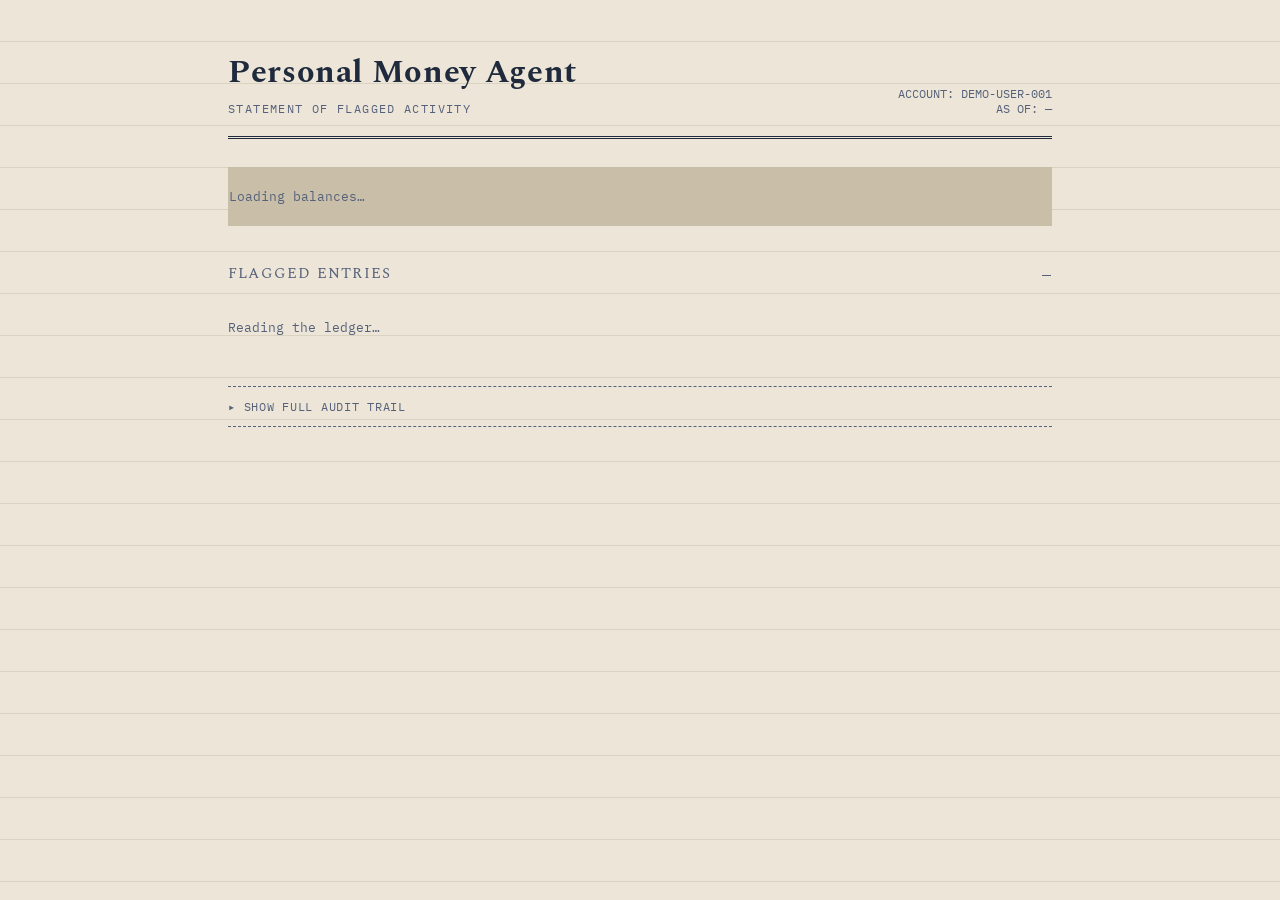
==== static/index.html @ f88412ac "Add passbook dashboard, fix concurrency bug" ====
<!DOCTYPE html>
<html lang="en">
<head>
<meta charset="UTF-8">
<meta name="viewport" content="width=device-width, initial-scale=1.0">
<title>Personal Money Agent — Ledger</title>
<link rel="preconnect" href="https://fonts.googleapis.com">
<link href="https://fonts.googleapis.com/css2?family=Spectral:wght@400;500;600;700&family=IBM+Plex+Mono:wght@400;500;600&display=swap" rel="stylesheet">
<style>
  :root {
    --paper: #EDE6D8;
    --paper-alt: #E3D9C6;
    --ink: #1F2A3C;
    --ink-soft: #55617a;
    --rule: #C9BFA9;
    --stamp-green: #2F6F4E;
    --stamp-red: #A8402F;
    --stamp-blue: #33507D;
  }

  * { box-sizing: border-box; }

  body {
    margin: 0;
    background: var(--paper);
    background-image: repeating-linear-gradient(transparent, transparent 41px, var(--rule) 42px);
    color: var(--ink);
    font-family: 'Spectral', serif;
    min-height: 100vh;
  }

  .wrap { max-width: 880px; margin: 0 auto; padding: 48px 28px 80px; }

  header.masthead {
    border-bottom: 3px double var(--ink);
    padding-bottom: 20px;
    margin-bottom: 28px;
    display: flex;
    justify-content: space-between;
    align-items: flex-end;
    flex-wrap: wrap;
    gap: 12px;
  }
  .masthead h1 { font-size: 2rem; font-weight: 700; letter-spacing: 0.02em; margin: 0; }
  .masthead .subtitle {
    font-family: 'IBM Plex Mono', monospace;
    font-size: 0.72rem; letter-spacing: 0.12em; text-transform: uppercase;
    color: var(--ink-soft); margin-top: 4px;
  }
  .masthead .acct { font-family: 'IBM Plex Mono', monospace; font-size: 0.75rem; color: var(--ink-soft); text-align: right; }

  .balance-strip {
    display: grid;
    grid-template-columns: repeat(auto-fit, minmax(140px, 1fr));
    gap: 1px;
    background: var(--rule);
    border: 1px solid var(--rule);
    margin-bottom: 36px;
  }
  .balance-cell { background: var(--paper-alt); padding: 14px 16px; }
  .balance-cell .label {
    font-family: 'IBM Plex Mono', monospace; font-size: 0.62rem;
    letter-spacing: 0.1em; text-transform: uppercase; color: var(--ink-soft); margin-bottom: 6px;
  }
  .balance-cell .value { font-family: 'IBM Plex Mono', monospace; font-size: 1.25rem; font-weight: 600; }
  .balance-cell .value.green { color: var(--stamp-green); }
  .balance-cell .value.red { color: var(--stamp-red); }

  .ledger-heading {
    font-size: 0.95rem; text-transform: uppercase; letter-spacing: 0.08em;
    color: var(--ink-soft); margin: 0 0 14px;
    display: flex; justify-content: space-between; align-items: center;
  }
  .ledger-heading .count { font-family: 'IBM Plex Mono', monospace; font-weight: 400; }

  .entry {
    background: rgba(255,255,255,0.35);
    border: 1px solid var(--rule);
    border-left: 4px solid var(--ink-soft);
    padding: 16px 18px;
    margin-bottom: 14px;
    position: relative;
    transition: opacity 0.4s ease, transform 0.4s ease;
  }
  .entry.high { border-left-color: var(--stamp-blue); }
  .entry.medium { border-left-color: var(--stamp-red); }
  .entry.resolved { opacity: 0.45; transform: scale(0.99); }

  .entry-top { display: flex; justify-content: space-between; align-items: flex-start; gap: 12px; margin-bottom: 8px; }
  .entry-pattern {
    font-family: 'IBM Plex Mono', monospace; font-size: 0.68rem;
    letter-spacing: 0.1em; text-transform: uppercase; color: var(--ink-soft);
  }
  .entry-amount { font-family: 'IBM Plex Mono', monospace; font-weight: 600; font-size: 1.05rem; white-space: nowrap; }
  .entry-reasoning { font-style: italic; color: var(--ink); line-height: 1.5; margin: 0 0 12px; font-size: 0.98rem; }
  .entry-llm { font-family: 'IBM Plex Mono', monospace; font-size: 0.72rem; color: var(--stamp-blue); margin: -6px 0 12px; }

  .entry-bottom { display: flex; justify-content: space-between; align-items: center; flex-wrap: wrap; gap: 10px; }

  .stamp {
    display: inline-block;
    font-family: 'IBM Plex Mono', monospace;
    font-size: 0.62rem; font-weight: 600; letter-spacing: 0.08em; text-transform: uppercase;
    padding: 5px 10px; border: 2px solid currentColor; border-radius: 3px;
    transform: rotate(-3deg); text-shadow: 0.5px 0.5px 0 currentColor;
  }
  .stamp.high { color: var(--stamp-blue); }
  .stamp.medium { color: var(--stamp-red); }
  .stamp.resolved { color: var(--stamp-green); transform: rotate(-2deg); }

  .actions button {
    font-family: 'IBM Plex Mono', monospace;
    font-size: 0.68rem; letter-spacing: 0.05em; text-transform: uppercase;
    background: none; border: 1px solid var(--ink-soft); color: var(--ink);
    padding: 7px 12px; margin-left: 8px; cursor: pointer;
    transition: background 0.15s ease, color 0.15s ease;
  }
  .actions button:hover { background: var(--ink); color: var(--paper); }
  .actions button:disabled { opacity: 0.35; cursor: default; }
  .actions button:hover:disabled { background: none; color: var(--ink); }

  .audit-toggle {
    font-family: 'IBM Plex Mono', monospace;
    font-size: 0.75rem; letter-spacing: 0.06em; text-transform: uppercase;
    background: none; border: none;
    border-top: 1px dashed var(--ink-soft); border-bottom: 1px dashed var(--ink-soft);
    padding: 12px 0; width: 100%; text-align: left; cursor: pointer;
    color: var(--ink-soft); margin-top: 30px;
  }
  #audit-panel {
    display: none;
    background: var(--ink); color: var(--paper);
    font-family: 'IBM Plex Mono', monospace; font-size: 0.72rem; line-height: 1.7;
    padding: 20px; margin-top: 2px; max-height: 360px; overflow-y: auto; white-space: pre-wrap;
  }
  #audit-panel .row { border-bottom: 1px dotted rgba(237,230,216,0.25); padding: 6px 0; }

  .loading, .empty { font-family: 'IBM Plex Mono', monospace; font-size: 0.8rem; color: var(--ink-soft); padding: 20px 0; }

  @media (prefers-reduced-motion: reduce) { .entry { transition: none; } }
</style>
</head>
<body>
<div class="wrap">

  <header class="masthead">
    <div>
      <h1>Personal Money Agent</h1>
      <div class="subtitle">Statement of Flagged Activity</div>
    </div>
    <div class="acct">ACCOUNT: DEMO-USER-001<br>AS OF: <span id="as-of-date">—</span></div>
  </header>

  <div class="balance-strip" id="balance-strip">
    <div class="loading">Loading balances…</div>
  </div>

  <div class="ledger-heading">
    <span>Flagged Entries</span>
    <span class="count" id="entry-count">—</span>
  </div>

  <div id="ledger">
    <div class="loading">Reading the ledger…</div>
  </div>

  <button class="audit-toggle" id="audit-toggle">▸ Show full audit trail</button>
  <div id="audit-panel"></div>

</div>

<script>
const API = "http://127.0.0.1:8000";

async function loadEverything() {
  // Sequenced, not parallel: /score relies on /flags having already
  // populated the pipeline's cache. Firing both at once caused a real
  // concurrency bug -- two threads writing audit_trail.json at the same
  // time corrupted the file. Keep this sequential.
  const flagsRes = await fetch(`${API}/flags`).then(r => r.json());
  const scoreRes = await fetch(`${API}/score`).then(r => r.json());
  renderBalances(scoreRes);
  renderLedger(flagsRes.flags);
  document.getElementById("as-of-date").textContent = new Date().toLocaleDateString();
}

function renderBalances(score) {
  const strip = document.getElementById("balance-strip");
  strip.innerHTML = `
    <div class="balance-cell"><div class="label">Total Flagged</div><div class="value">₹${score.total_amount_flagged.toLocaleString()}</div></div>
    <div class="balance-cell"><div class="label">Auto-Cleared</div><div class="value green">₹${score.auto_actionable_amount.toLocaleString()}</div></div>
    <div class="balance-cell"><div class="label">Needs Review</div><div class="value red">₹${score.needs_review_amount.toLocaleString()}</div></div>
    <div class="balance-cell"><div class="label">Precision</div><div class="value">${(score.precision*100).toFixed(0)}%</div></div>
    <div class="balance-cell"><div class="label">Recall</div><div class="value">${(score.recall*100).toFixed(0)}%</div></div>
  `;
}

function renderLedger(flags) {
  const ledger = document.getElementById("ledger");
  document.getElementById("entry-count").textContent = `${flags.length} entries`;

  if (!flags.length) {
    ledger.innerHTML = `<div class="empty">No flags raised — the ledger is clean.</div>`;
    return;
  }

  ledger.innerHTML = flags.map(f => entryHTML(f)).join("");

  flags.forEach(f => {
    document.querySelectorAll(`[data-flag-id="${f.flag_id}"]`).forEach(btn => {
      btn.addEventListener("click", (evt) => handleFeedback(f, evt.target.dataset.verdict));
    });
  });
}

function entryHTML(f) {
  return `
    <div class="entry ${f.confidence}" id="row-${f.flag_id}">
      <div class="entry-top">
        <span class="entry-pattern">${f.pattern.replace(/_/g, ' ')}</span>
        <span class="entry-amount">₹${f.amount_at_stake.toLocaleString()}</span>
      </div>
      <p class="entry-reasoning">${f.reasoning}</p>
      ${f.llm_explanation ? `<div class="entry-llm">↳ LLM review: ${f.llm_explanation}</div>` : ""}
      <div class="entry-bottom">
        <span class="stamp ${f.confidence}">${f.confidence === 'high' ? 'Auto-Cleared' : 'Needs Review'}</span>
        <span class="actions">
          <button data-flag-id="${f.flag_id}" data-verdict="confirmed">Confirm</button>
          <button data-flag-id="${f.flag_id}" data-verdict="false_positive">False Alarm</button>
        </span>
      </div>
    </div>
  `;
}

function extractMerchant(reasoning) {
  return reasoning.split(/ subscription| charged| jumped| marked| payment/)[0];
}

async function handleFeedback(flag, verdict) {
  const merchant = extractMerchant(flag.reasoning);
  const row = document.getElementById(`row-${flag.flag_id}`);
  row.querySelectorAll("button").forEach(b => b.disabled = true);

  await fetch(`${API}/feedback`, {
    method: "POST",
    headers: { "Content-Type": "application/json" },
    body: JSON.stringify({ flag_id: flag.flag_id, verdict: verdict, merchant_name: merchant }),
  }).catch(() => {});

  row.classList.add("resolved");
  const stampEl = row.querySelector(".stamp");
  stampEl.textContent = "Corrected";
  stampEl.className = "stamp resolved";

  setTimeout(loadEverything, 900); // refresh the whole ledger to show the learned effect
}

document.getElementById("audit-toggle").addEventListener("click", async () => {
  const panel = document.getElementById("audit-panel");
  const toggle = document.getElementById("audit-toggle");
  if (panel.style.display === "block") {
    panel.style.display = "none";
    toggle.textContent = "▸ Show full audit trail";
    return;
  }
  const data = await fetch(`${API}/audit`).then(r => r.json());
  panel.innerHTML = data.trail.length
    ? data.trail.map(e => `<div class="row">[${e.logged_at}] ${e.pattern.toUpperCase()} → ${e.action_taken} — ${e.reasoning}</div>`).join("")
    : "No audit entries yet.";
  panel.style.display = "block";
  toggle.textContent = "▾ Hide full audit trail";
});

loadEverything();
</script>
</body>
</html>
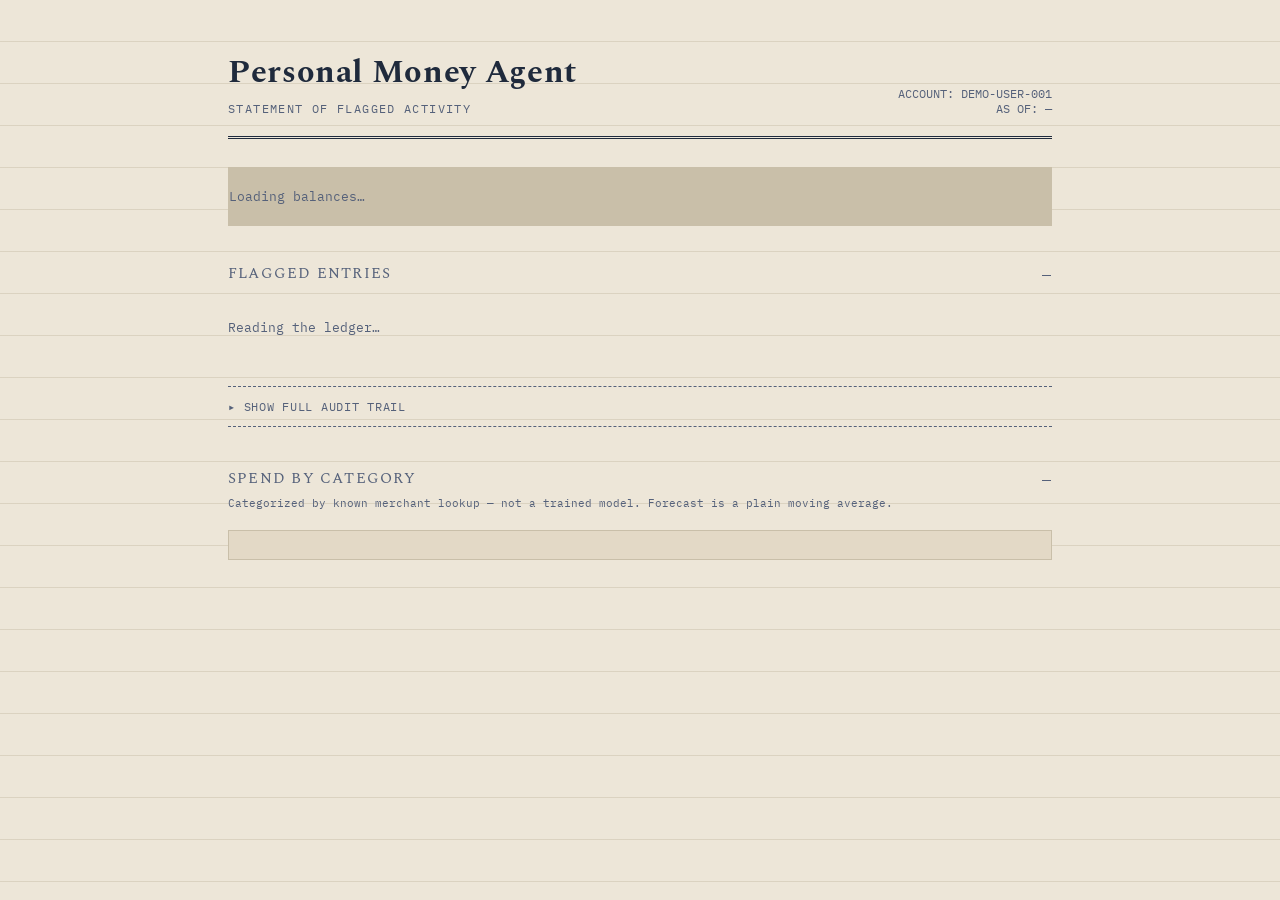
==== commit df622c78: "Add Finance mode" ====
--- a/static/index.html
+++ b/static/index.html
@@ -73,6 +73,58 @@
   }
   .ledger-heading .count { font-family: 'IBM Plex Mono', monospace; font-weight: 400; }
 
+  /* ---------- Finance section ---------- */
+  .finance-section { margin-top: 40px; }
+  .finance-note {
+    font-family: 'IBM Plex Mono', monospace;
+    font-size: 0.68rem;
+    color: var(--ink-soft);
+    margin: -8px 0 16px;
+  }
+  .cat-row {
+    display: flex;
+    align-items: center;
+    gap: 12px;
+    margin-bottom: 8px;
+  }
+  .cat-label {
+    font-family: 'IBM Plex Mono', monospace;
+    font-size: 0.72rem;
+    text-transform: uppercase;
+    letter-spacing: 0.05em;
+    width: 110px;
+    flex-shrink: 0;
+    color: var(--ink-soft);
+  }
+  .cat-bar-track {
+    flex: 1;
+    height: 14px;
+    background: var(--paper-alt);
+    border: 1px solid var(--rule);
+  }
+  .cat-bar-fill {
+    height: 100%;
+    background: var(--stamp-blue);
+    opacity: 0.75;
+  }
+  .cat-amount {
+    font-family: 'IBM Plex Mono', monospace;
+    font-size: 0.78rem;
+    font-weight: 600;
+    width: 90px;
+    text-align: right;
+    flex-shrink: 0;
+  }
+  .forecast-strip {
+    margin-top: 20px;
+    padding: 14px 16px;
+    background: var(--paper-alt);
+    border: 1px solid var(--rule);
+    font-family: 'IBM Plex Mono', monospace;
+    font-size: 0.8rem;
+  }
+  .forecast-strip .big { font-size: 1.15rem; font-weight: 600; color: var(--stamp-blue); }
+
   .entry {
     background: rgba(255,255,255,0.35);
     border: 1px solid var(--rule);
@@ -107,6 +159,7 @@
   .stamp.high { color: var(--stamp-blue); }
   .stamp.medium { color: var(--stamp-red); }
   .stamp.resolved { color: var(--stamp-green); transform: rotate(-2deg); }
+  .stamp.confirmed-stamp { color: var(--stamp-green); transform: rotate(-2deg); }
 
   .actions button {
     font-family: 'IBM Plex Mono', monospace;
@@ -167,10 +220,21 @@
   <button class="audit-toggle" id="audit-toggle">▸ Show full audit trail</button>
   <div id="audit-panel"></div>
 
+  <div class="finance-section">
+    <div class="ledger-heading">
+      <span>Spend by Category</span>
+      <span class="count" id="finance-count">—</span>
+    </div>
+    <div class="finance-note">Categorized by known merchant lookup — not a trained model. Forecast is a plain moving average.</div>
+    <div id="category-breakdown"></div>
+    <div class="forecast-strip" id="forecast-strip"></div>
+  </div>
+
 </div>
 
 <script>
 const API = "http://127.0.0.1:8000";
+const confirmedFlagIds = new Set(); // persists across reloads within this session
 
 async function loadEverything() {
   // Sequenced, not parallel: /score relies on /flags having already
@@ -179,9 +243,32 @@
   // time corrupted the file. Keep this sequential.
   const flagsRes = await fetch(`${API}/flags`).then(r => r.json());
   const scoreRes = await fetch(`${API}/score`).then(r => r.json());
+  const financeRes = await fetch(`${API}/finance`).then(r => r.json());
   renderBalances(scoreRes);
   renderLedger(flagsRes.flags);
+  renderFinance(financeRes);
   document.getElementById("as-of-date").textContent = new Date().toLocaleDateString();
+}
+
+function renderFinance(finance) {
+  const totals = finance.category_totals;
+  const maxAmount = Math.max(...Object.values(totals));
+  const container = document.getElementById("category-breakdown");
+  document.getElementById("finance-count").textContent = `${Object.keys(totals).length} categories`;
+
+  container.innerHTML = Object.entries(totals).map(([cat, amt]) => `
+    <div class="cat-row">
+      <span class="cat-label">${cat}</span>
+      <div class="cat-bar-track"><div class="cat-bar-fill" style="width:${(amt / maxAmount * 100).toFixed(1)}%"></div></div>
+      <span class="cat-amount">₹${amt.toLocaleString()}</span>
+    </div>
+  `).join("");
+
+  const f = finance.forecast;
+  document.getElementById("forecast-strip").innerHTML = `
+    Next-month forecast (${f.method}, based on ${f.based_on_months.join(", ")}):
+    <span class="big">₹${f.forecast_total.toLocaleString()}</span>
+  `;
 }
 
 function renderBalances(score) {
@@ -214,8 +301,9 @@
 }
 
 function entryHTML(f) {
+  const isConfirmed = confirmedFlagIds.has(f.flag_id);
   return `
-    <div class="entry ${f.confidence}" id="row-${f.flag_id}">
+    <div class="entry ${f.confidence} ${isConfirmed ? 'resolved' : ''}" id="row-${f.flag_id}">
       <div class="entry-top">
         <span class="entry-pattern">${f.pattern.replace(/_/g, ' ')}</span>
         <span class="entry-amount">₹${f.amount_at_stake.toLocaleString()}</span>
@@ -223,22 +311,22 @@
       <p class="entry-reasoning">${f.reasoning}</p>
       ${f.llm_explanation ? `<div class="entry-llm">↳ LLM review: ${f.llm_explanation}</div>` : ""}
       <div class="entry-bottom">
-        <span class="stamp ${f.confidence}">${f.confidence === 'high' ? 'Auto-Cleared' : 'Needs Review'}</span>
+        <span class="stamp ${isConfirmed ? 'confirmed-stamp' : f.confidence}">${isConfirmed ? 'Confirmed ✓' : (f.confidence === 'high' ? 'Auto-Cleared' : 'Needs Review')}</span>
         <span class="actions">
-          <button data-flag-id="${f.flag_id}" data-verdict="confirmed">Confirm</button>
-          <button data-flag-id="${f.flag_id}" data-verdict="false_positive">False Alarm</button>
+          <button data-flag-id="${f.flag_id}" data-verdict="confirmed" ${isConfirmed ? 'disabled' : ''}>Confirm</button>
+          <button data-flag-id="${f.flag_id}" data-verdict="false_positive" ${isConfirmed ? 'disabled' : ''}>False Alarm</button>
         </span>
       </div>
     </div>
   `;
 }
 
-function extractMerchant(reasoning) {
-  return reasoning.split(/ subscription| charged| jumped| marked| payment/)[0];
+function extractMerchant(flag) {
+  return flag.merchant_name || flag.reasoning.split(/ subscription| charged| jumped| marked| payment/)[0];
 }
 
 async function handleFeedback(flag, verdict) {
-  const merchant = extractMerchant(flag.reasoning);
+  const merchant = extractMerchant(flag);
   const row = document.getElementById(`row-${flag.flag_id}`);
   row.querySelectorAll("button").forEach(b => b.disabled = true);
 
@@ -248,10 +336,19 @@
     body: JSON.stringify({ flag_id: flag.flag_id, verdict: verdict, merchant_name: merchant }),
   }).catch(() => {});
 
+  if (verdict === "confirmed") {
+    confirmedFlagIds.add(flag.flag_id); // remembered across the next re-render
+  }
+
   row.classList.add("resolved");
   const stampEl = row.querySelector(".stamp");
-  stampEl.textContent = "Corrected";
-  stampEl.className = "stamp resolved";
+  if (verdict === "confirmed") {
+    stampEl.textContent = "Confirmed ✓";
+    stampEl.className = "stamp confirmed-stamp";
+  } else {
+    stampEl.textContent = "Corrected";
+    stampEl.className = "stamp resolved";
+  }
 
   setTimeout(loadEverything, 900); // refresh the whole ledger to show the learned effect
 }
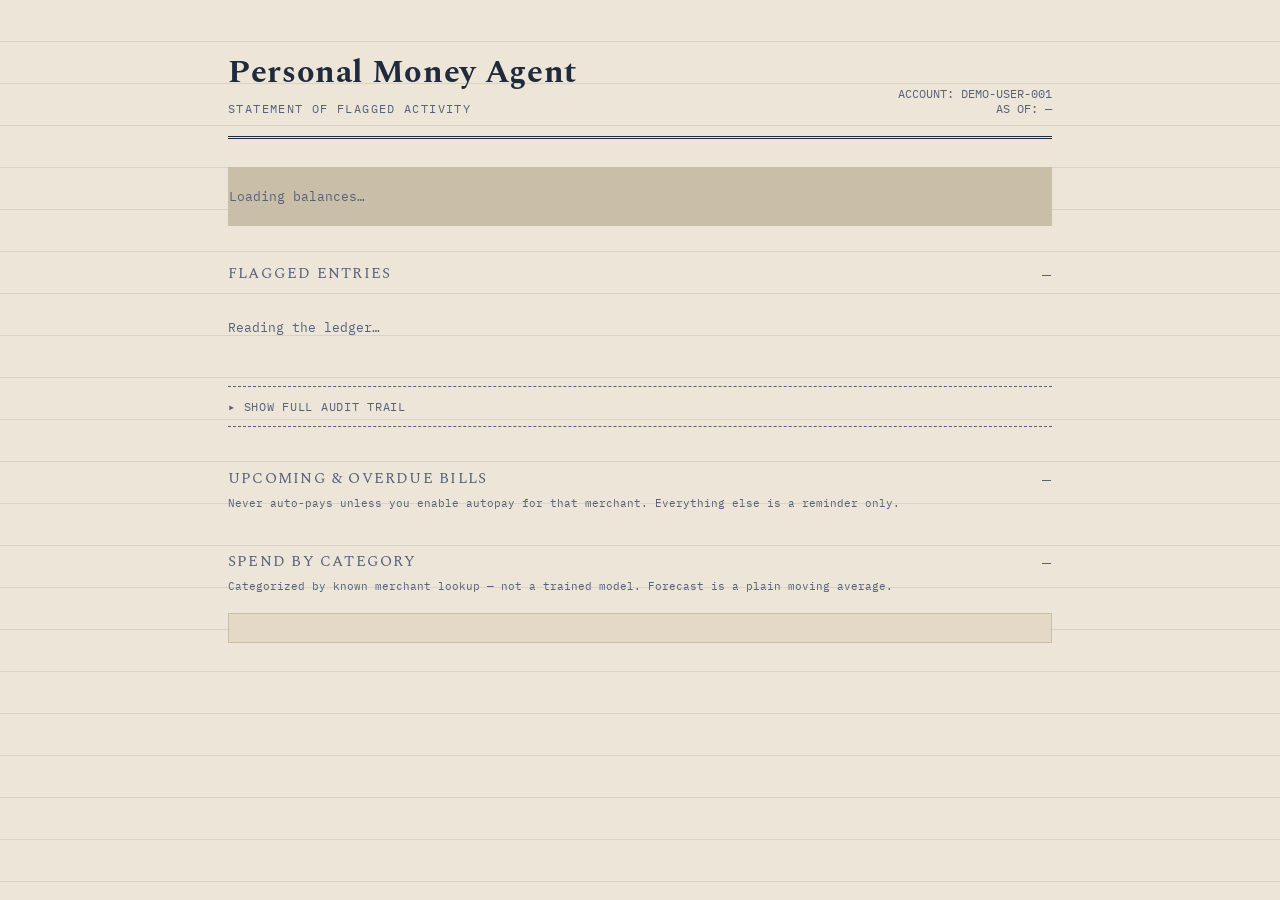
==== commit 6dbeb3eb: "Add Growth mode" ====
--- a/static/index.html
+++ b/static/index.html
@@ -125,6 +125,31 @@
   }
   .forecast-strip .big { font-size: 1.15rem; font-weight: 600; color: var(--stamp-blue); }
 
+  /* ---------- Growth / bills section ---------- */
+  .bill-row {
+    display: flex;
+    justify-content: space-between;
+    align-items: center;
+    padding: 10px 14px;
+    border: 1px solid var(--rule);
+    border-left: 4px solid var(--stamp-red);
+    margin-bottom: 8px;
+    background: rgba(255,255,255,0.35);
+  }
+  .bill-row.upcoming { border-left-color: var(--stamp-blue); }
+  .bill-row.autopay-on { border-left-color: var(--stamp-green); }
+  .bill-info { font-family: 'IBM Plex Mono', monospace; font-size: 0.75rem; }
+  .bill-merchant { font-weight: 600; }
+  .bill-due { color: var(--ink-soft); margin-left: 8px; }
+  .bill-amount { font-weight: 600; margin-right: 14px; }
+  .autopay-btn {
+    font-family: 'IBM Plex Mono', monospace;
+    font-size: 0.65rem; letter-spacing: 0.05em; text-transform: uppercase;
+    background: none; border: 1px solid var(--ink-soft); color: var(--ink);
+    padding: 6px 10px; cursor: pointer;
+  }
+  .autopay-btn.on { background: var(--stamp-green); color: var(--paper); border-color: var(--stamp-green); }
+
   .entry {
     background: rgba(255,255,255,0.35);
     border: 1px solid var(--rule);
@@ -219,6 +244,15 @@
 
   <button class="audit-toggle" id="audit-toggle">▸ Show full audit trail</button>
   <div id="audit-panel"></div>
+
+  <div class="finance-section">
+    <div class="ledger-heading">
+      <span>Upcoming &amp; Overdue Bills</span>
+      <span class="count" id="growth-count">—</span>
+    </div>
+    <div class="finance-note">Never auto-pays unless you enable autopay for that merchant. Everything else is a reminder only.</div>
+    <div id="bills-list"></div>
+  </div>
 
   <div class="finance-section">
     <div class="ledger-heading">
@@ -244,10 +278,57 @@
   const flagsRes = await fetch(`${API}/flags`).then(r => r.json());
   const scoreRes = await fetch(`${API}/score`).then(r => r.json());
   const financeRes = await fetch(`${API}/finance`).then(r => r.json());
+  const growthRes = await fetch(`${API}/growth`).then(r => r.json());
   renderBalances(scoreRes);
   renderLedger(flagsRes.flags);
   renderFinance(financeRes);
+  renderGrowth(growthRes);
   document.getElementById("as-of-date").textContent = new Date().toLocaleDateString();
+}
+
+function renderGrowth(growth) {
+  document.getElementById("growth-count").textContent = `${growth.count} bills`;
+  const container = document.getElementById("bills-list");
+
+  if (!growth.count) {
+    container.innerHTML = `<div class="empty">No bills due soon.</div>`;
+    return;
+  }
+
+  container.innerHTML = growth.bills.map(b => {
+    const statusText = b.overdue
+      ? `overdue by ${Math.abs(b.days_until_due)}d`
+      : `due in ${b.days_until_due}d`;
+    const rowClass = b.autopay_enabled ? 'autopay-on' : (b.overdue ? '' : 'upcoming');
+    return `
+      <div class="bill-row ${rowClass}">
+        <div class="bill-info">
+          <span class="bill-merchant">${b.merchant_name}</span>
+          <span class="bill-due">${statusText}</span>
+        </div>
+        <div>
+          <span class="bill-amount">₹${b.amount.toLocaleString()}</span>
+          <button class="autopay-btn ${b.autopay_enabled ? 'on' : ''}" data-merchant="${b.merchant_name}" data-enabled="${!b.autopay_enabled}">
+            ${b.autopay_enabled ? 'Autopay ON' : 'Enable Autopay'}
+          </button>
+        </div>
+      </div>
+    `;
+  }).join("");
+
+  container.querySelectorAll(".autopay-btn").forEach(btn => {
+    btn.addEventListener("click", async () => {
+      const merchant = btn.dataset.merchant;
+      const enabled = btn.dataset.enabled === "true";
+      btn.disabled = true;
+      await fetch(`${API}/growth/autopay`, {
+        method: "POST",
+        headers: { "Content-Type": "application/json" },
+        body: JSON.stringify({ merchant_name: merchant, enabled: enabled }),
+      }).catch(() => {});
+      loadEverything();
+    });
+  });
 }
 
 function renderFinance(finance) {
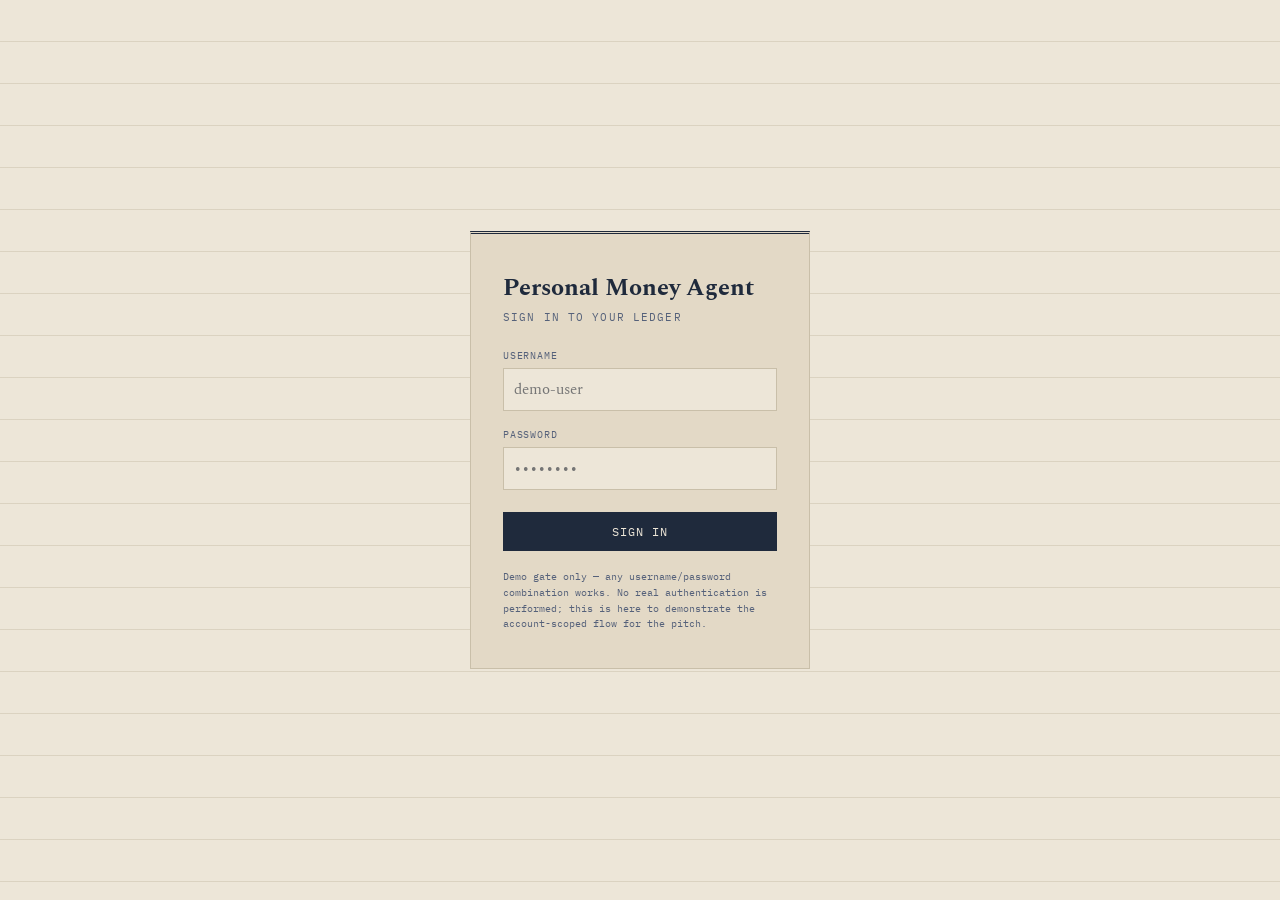
==== commit 07688ce0: "Fix growth.py to trust the corrected next_due_date field" ====
--- a/static/index.html
+++ b/static/index.html
@@ -48,6 +48,99 @@
     color: var(--ink-soft); margin-top: 4px;
   }
   .masthead .acct { font-family: 'IBM Plex Mono', monospace; font-size: 0.75rem; color: var(--ink-soft); text-align: right; }
+  .masthead .acct .logout-btn {
+    font-family: 'IBM Plex Mono', monospace;
+    font-size: 0.65rem; letter-spacing: 0.05em; text-transform: uppercase;
+    background: none; border: 1px solid var(--ink-soft); color: var(--ink-soft);
+    padding: 4px 8px; cursor: pointer; margin-top: 6px;
+  }
+  .masthead .acct .logout-btn:hover { background: var(--ink); color: var(--paper); border-color: var(--ink); }
+
+  /* ---------- Login gate ---------- */
+  #login-screen {
+    min-height: 100vh;
+    display: flex;
+    align-items: center;
+    justify-content: center;
+    padding: 24px;
+  }
+  .login-card {
+    background: var(--paper-alt);
+    border: 1px solid var(--rule);
+    border-top: 3px double var(--ink);
+    padding: 36px 32px;
+    width: 100%;
+    max-width: 340px;
+  }
+  .login-card h1 { font-size: 1.5rem; margin: 0 0 4px; }
+  .login-card .subtitle {
+    font-family: 'IBM Plex Mono', monospace;
+    font-size: 0.7rem; letter-spacing: 0.1em; text-transform: uppercase;
+    color: var(--ink-soft); margin-bottom: 24px;
+  }
+  .field { margin-bottom: 16px; }
+  .field label {
+    display: block;
+    font-family: 'IBM Plex Mono', monospace;
+    font-size: 0.65rem; letter-spacing: 0.08em; text-transform: uppercase;
+    color: var(--ink-soft); margin-bottom: 6px;
+  }
+  .field input, .field select {
+    width: 100%;
+    font-family: 'Spectral', serif;
+    font-size: 0.95rem;
+    padding: 9px 10px;
+    background: var(--paper);
+    border: 1px solid var(--rule);
+    color: var(--ink);
+  }
+  .field input:focus, .field select:focus { outline: 1px solid var(--stamp-blue); }
+  .primary-btn {
+    width: 100%;
+    font-family: 'IBM Plex Mono', monospace;
+    font-size: 0.75rem; letter-spacing: 0.08em; text-transform: uppercase;
+    background: var(--ink); color: var(--paper);
+    border: none; padding: 12px; cursor: pointer; margin-top: 6px;
+  }
+  .primary-btn:hover { background: var(--stamp-blue); }
+  .primary-btn:disabled { opacity: 0.5; cursor: default; }
+  .login-error {
+    font-family: 'IBM Plex Mono', monospace; font-size: 0.72rem;
+    color: var(--stamp-red); margin-top: 10px; display: none;
+  }
+  .login-note {
+    font-family: 'IBM Plex Mono', monospace; font-size: 0.65rem;
+    color: var(--ink-soft); margin-top: 18px; line-height: 1.5;
+  }
+
+  /* ---------- Tabs ---------- */
+  #app { display: none; }
+  .tab-nav {
+    display: flex;
+    border-bottom: 2px solid var(--ink);
+    margin-bottom: 28px;
+    gap: 2px;
+    flex-wrap: wrap;
+  }
+  .tab-btn {
+    font-family: 'IBM Plex Mono', monospace;
+    font-size: 0.72rem; letter-spacing: 0.06em; text-transform: uppercase;
+    background: none; border: 1px solid var(--rule); border-bottom: none;
+    color: var(--ink-soft); padding: 10px 18px; cursor: pointer;
+    position: relative; top: 2px;
+  }
+  .tab-btn.active {
+    color: var(--ink); background: var(--paper);
+    border-color: var(--ink); border-bottom: 2px solid var(--paper);
+    font-weight: 600;
+  }
+  .tab-btn .badge {
+    display: inline-block; margin-left: 6px;
+    background: var(--stamp-red); color: var(--paper);
+    font-size: 0.6rem; padding: 1px 5px; border-radius: 8px;
+  }
+  .tab-panel { display: none; }
+  .tab-panel.active { display: block; }
 
   .balance-strip {
     display: grid;
@@ -75,6 +168,7 @@
 
   /* ---------- Finance section ---------- */
   .finance-section { margin-top: 40px; }
+  .finance-section:first-child { margin-top: 0; }
   .finance-note {
     font-family: 'IBM Plex Mono', monospace;
     font-size: 0.68rem;
@@ -215,10 +309,80 @@
 
   .loading, .empty { font-family: 'IBM Plex Mono', monospace; font-size: 0.8rem; color: var(--ink-soft); padding: 20px 0; }
 
+  /* ---------- Accounts tab ---------- */
+  .provider-grid {
+    display: grid;
+    grid-template-columns: repeat(auto-fill, minmax(200px, 1fr));
+    gap: 10px;
+    margin-bottom: 28px;
+  }
+  .provider-card {
+    background: rgba(255,255,255,0.35);
+    border: 1px solid var(--rule);
+    padding: 14px;
+    text-align: left;
+    cursor: pointer;
+    font-family: inherit;
+  }
+  .provider-card:hover { border-color: var(--stamp-blue); }
+  .provider-card.connected { border-color: var(--stamp-green); border-left-width: 4px; cursor: default; }
+  .provider-card .p-name { font-weight: 600; font-size: 0.95rem; }
+  .provider-card .p-via {
+    font-family: 'IBM Plex Mono', monospace; font-size: 0.65rem;
+    color: var(--ink-soft); margin-top: 4px; text-transform: uppercase; letter-spacing: 0.05em;
+  }
+  .provider-card .p-status {
+    font-family: 'IBM Plex Mono', monospace; font-size: 0.65rem;
+    color: var(--stamp-green); margin-top: 8px; text-transform: uppercase;
+  }
+  .consent-note {
+    font-family: 'IBM Plex Mono', monospace; font-size: 0.68rem;
+    color: var(--ink-soft); line-height: 1.6; margin-bottom: 20px;
+    padding: 12px 14px; background: var(--paper-alt); border: 1px solid var(--rule);
+  }
+  .manual-forms { display: grid; grid-template-columns: 1fr 1fr; gap: 24px; margin-top: 8px; }
+  @media (max-width: 700px) { .manual-forms { grid-template-columns: 1fr; } }
+  .manual-form-card {
+    background: rgba(255,255,255,0.35);
+    border: 1px solid var(--rule);
+    padding: 18px;
+  }
+  .manual-form-card h3 {
+    font-size: 0.9rem; text-transform: uppercase; letter-spacing: 0.05em;
+    margin: 0 0 14px; color: var(--ink-soft);
+  }
+  .manual-form-card .primary-btn { width: auto; padding: 9px 16px; font-size: 0.68rem; }
+  .form-msg {
+    font-family: 'IBM Plex Mono', monospace; font-size: 0.68rem;
+    margin-top: 10px; display: none;
+  }
+  .form-msg.ok { color: var(--stamp-green); display: block; }
+  .form-msg.err { color: var(--stamp-red); display: block; }
+
   @media (prefers-reduced-motion: reduce) { .entry { transition: none; } }
 </style>
 </head>
 <body>
+
+<div id="login-screen">
+  <div class="login-card">
+    <h1>Personal Money Agent</h1>
+    <div class="subtitle">Sign in to your ledger</div>
+    <div class="field">
+      <label for="login-username">Username</label>
+      <input type="text" id="login-username" placeholder="demo-user" autocomplete="username">
+    </div>
+    <div class="field">
+      <label for="login-password">Password</label>
+      <input type="password" id="login-password" placeholder="••••••••" autocomplete="current-password">
+    </div>
+    <button class="primary-btn" id="login-btn">Sign In</button>
+    <div class="login-error" id="login-error">Enter a username and password.</div>
+    <div class="login-note">Demo gate only — any username/password combination works. No real authentication is performed; this is here to demonstrate the account-scoped flow for the pitch.</div>
+  </div>
+</div>
+
+<div id="app">
 <div class="wrap">
 
   <header class="masthead">
@@ -226,50 +390,179 @@
       <h1>Personal Money Agent</h1>
       <div class="subtitle">Statement of Flagged Activity</div>
     </div>
-    <div class="acct">ACCOUNT: DEMO-USER-001<br>AS OF: <span id="as-of-date">—</span></div>
+    <div class="acct">
+      ACCOUNT: <span id="acct-username">DEMO-USER-001</span><br>
+      AS OF: <span id="as-of-date">—</span><br>
+      <button class="logout-btn" id="logout-btn">Sign Out</button>
+    </div>
   </header>
 
-  <div class="balance-strip" id="balance-strip">
-    <div class="loading">Loading balances…</div>
-  </div>
-
-  <div class="ledger-heading">
-    <span>Flagged Entries</span>
-    <span class="count" id="entry-count">—</span>
-  </div>
-
-  <div id="ledger">
-    <div class="loading">Reading the ledger…</div>
-  </div>
-
-  <button class="audit-toggle" id="audit-toggle">▸ Show full audit trail</button>
-  <div id="audit-panel"></div>
-
-  <div class="finance-section">
+  <nav class="tab-nav">
+    <button class="tab-btn active" data-tab="ledger">Ledger</button>
+    <button class="tab-btn" data-tab="bills">Bills <span class="badge" id="bills-badge" style="display:none"></span></button>
+    <button class="tab-btn" data-tab="finance">Finance</button>
+    <button class="tab-btn" data-tab="accounts">Accounts</button>
+  </nav>
+
+  <!-- ===== Ledger tab ===== -->
+  <section class="tab-panel active" id="tab-ledger">
+    <div class="balance-strip" id="balance-strip">
+      <div class="loading">Loading balances…</div>
+    </div>
+
     <div class="ledger-heading">
-      <span>Upcoming &amp; Overdue Bills</span>
-      <span class="count" id="growth-count">—</span>
-    </div>
-    <div class="finance-note">Never auto-pays unless you enable autopay for that merchant. Everything else is a reminder only.</div>
-    <div id="bills-list"></div>
-  </div>
-
-  <div class="finance-section">
-    <div class="ledger-heading">
-      <span>Spend by Category</span>
-      <span class="count" id="finance-count">—</span>
-    </div>
-    <div class="finance-note">Categorized by known merchant lookup — not a trained model. Forecast is a plain moving average.</div>
-    <div id="category-breakdown"></div>
-    <div class="forecast-strip" id="forecast-strip"></div>
-  </div>
-
+      <span>Flagged Entries</span>
+      <span class="count" id="entry-count">—</span>
+    </div>
+
+    <div id="ledger">
+      <div class="loading">Reading the ledger…</div>
+    </div>
+
+    <button class="audit-toggle" id="audit-toggle">▸ Show full audit trail</button>
+    <div id="audit-panel"></div>
+  </section>
+
+  <!-- ===== Bills tab ===== -->
+  <section class="tab-panel" id="tab-bills">
+    <div class="finance-section" style="margin-top:0">
+      <div class="ledger-heading">
+        <span>Upcoming &amp; Overdue Bills</span>
+        <span class="count" id="growth-count">—</span>
+      </div>
+      <div class="finance-note">Never auto-pays unless you enable autopay for that merchant. Everything else is a reminder only.</div>
+      <div id="bills-list"></div>
+    </div>
+  </section>
+
+  <!-- ===== Finance tab ===== -->
+  <section class="tab-panel" id="tab-finance">
+    <div class="finance-section" style="margin-top:0">
+      <div class="ledger-heading">
+        <span>Spend by Category</span>
+        <span class="count" id="finance-count">—</span>
+      </div>
+      <div class="finance-note">Categorized by known merchant lookup — not a trained model. Forecast is a plain moving average.</div>
+      <div id="category-breakdown"></div>
+      <div class="forecast-strip" id="forecast-strip"></div>
+    </div>
+  </section>
+
+  <!-- ===== Accounts tab ===== -->
+  <section class="tab-panel" id="tab-accounts">
+    <div class="finance-section" style="margin-top:0">
+      <div class="ledger-heading"><span>Connect Your Accounts</span></div>
+      <div class="consent-note">
+        Simulates the RBI-regulated Account Aggregator (AA) framework — pick a bank,
+        approve a scoped consent artifact (which accounts, what data, for how long),
+        and it appears below as connected. No bank credentials are ever collected here;
+        that's the actual point of the AA model, not a shortcut this demo is taking.
+      </div>
+      <div class="provider-grid" id="provider-grid">
+        <div class="loading">Loading providers…</div>
+      </div>
+    </div>
+
+    <div class="finance-section">
+      <div class="ledger-heading"><span>Add Data Manually</span></div>
+      <div class="finance-note">Manually-added entries flow through detection, scoring, finance, and bills exactly like connected-account data.</div>
+      <div class="manual-forms">
+        <div class="manual-form-card">
+          <h3>New Transaction</h3>
+          <div class="field"><label>Merchant</label><input type="text" id="tx-merchant" placeholder="e.g. Swiggy"></div>
+          <div class="field"><label>Amount (₹)</label><input type="number" id="tx-amount" step="0.01" placeholder="499.00"></div>
+          <div class="field"><label>Direction</label>
+            <select id="tx-direction"><option value="debit">Debit</option><option value="credit">Credit</option></select>
+          </div>
+          <div class="field"><label>Category</label><input type="text" id="tx-category" placeholder="food"></div>
+          <div class="field"><label>Payment Mode</label>
+            <select id="tx-mode"><option value="upi">UPI</option><option value="card">Card</option><option value="netbanking">Netbanking</option></select>
+          </div>
+          <button class="primary-btn" id="tx-submit">Add Transaction</button>
+          <div class="form-msg" id="tx-msg"></div>
+        </div>
+
+        <div class="manual-form-card">
+          <h3>New Subscription</h3>
+          <div class="field"><label>Merchant</label><input type="text" id="sub-merchant" placeholder="e.g. Disney+ Hotstar"></div>
+          <div class="field"><label>Amount (₹)</label><input type="number" id="sub-amount" step="0.01" placeholder="299.00"></div>
+          <div class="field"><label>Billing Cycle</label>
+            <select id="sub-cycle"><option value="monthly">Monthly</option><option value="annual">Annual</option></select>
+          </div>
+          <div class="field"><label>Status</label>
+            <select id="sub-status"><option value="active">Active</option><option value="trial">Trial</option><option value="cancelled">Cancelled</option></select>
+          </div>
+          <button class="primary-btn" id="sub-submit">Add Subscription</button>
+          <div class="form-msg" id="sub-msg"></div>
+        </div>
+      </div>
+    </div>
+  </section>
+
+</div>
 </div>
 
 <script>
 const API = "http://127.0.0.1:8000";
 const confirmedFlagIds = new Set(); // persists across reloads within this session
 
+/* ---------------- Login gate ---------------- */
+function isLoggedIn() { return !!sessionStorage.getItem("pma_user"); }
+
+function showApp(username) {
+  document.getElementById("login-screen").style.display = "none";
+  document.getElementById("app").style.display = "block";
+  document.getElementById("acct-username").textContent = username.toUpperCase();
+  loadEverything();
+  loadAccountsTab();
+}
+
+document.getElementById("login-btn").addEventListener("click", async () => {
+  const username = document.getElementById("login-username").value.trim();
+  const password = document.getElementById("login-password").value.trim();
+  const errEl = document.getElementById("login-error");
+  if (!username || !password) {
+    errEl.textContent = "Enter a username and password.";
+    errEl.style.display = "block";
+    return;
+  }
+  try {
+    const res = await fetch(`${API}/auth/login`, {
+      method: "POST",
+      headers: { "Content-Type": "application/json" },
+      body: JSON.stringify({ username, password }),
+    });
+    if (!res.ok) throw new Error("login failed");
+    sessionStorage.setItem("pma_user", username);
+    errEl.style.display = "none";
+    showApp(username);
+  } catch (e) {
+    errEl.textContent = "Could not sign in — is the API running on :8000?";
+    errEl.style.display = "block";
+  }
+});
+
+document.getElementById("logout-btn").addEventListener("click", () => {
+  sessionStorage.removeItem("pma_user");
+  document.getElementById("app").style.display = "none";
+  document.getElementById("login-screen").style.display = "flex";
+});
+
+if (isLoggedIn()) {
+  showApp(sessionStorage.getItem("pma_user"));
+}
+
+/* ---------------- Tabs ---------------- */
+document.querySelectorAll(".tab-btn").forEach(btn => {
+  btn.addEventListener("click", () => {
+    document.querySelectorAll(".tab-btn").forEach(b => b.classList.remove("active"));
+    document.querySelectorAll(".tab-panel").forEach(p => p.classList.remove("active"));
+    btn.classList.add("active");
+    document.getElementById(`tab-${btn.dataset.tab}`).classList.add("active");
+  });
+});
+
+/* ---------------- Main dashboard data ---------------- */
 async function loadEverything() {
   // Sequenced, not parallel: /score relies on /flags having already
   // populated the pipeline's cache. Firing both at once caused a real
@@ -289,6 +582,14 @@
 function renderGrowth(growth) {
   document.getElementById("growth-count").textContent = `${growth.count} bills`;
   const container = document.getElementById("bills-list");
+  const badge = document.getElementById("bills-badge");
+  const overdueCount = (growth.bills || []).filter(b => b.overdue).length;
+  if (overdueCount > 0) {
+    badge.textContent = overdueCount;
+    badge.style.display = "inline-block";
+  } else {
+    badge.style.display = "none";
+  }
 
   if (!growth.count) {
     container.innerHTML = `<div class="empty">No bills due soon.</div>`;
@@ -450,7 +751,107 @@
   toggle.textContent = "▾ Hide full audit trail";
 });
 
-loadEverything();
+/* ---------------- Accounts tab: connect flow + manual entry ---------------- */
+async function loadAccountsTab() {
+  const [providersRes, accountsRes] = await Promise.all([
+    fetch(`${API}/accounts/providers`).then(r => r.json()),
+    fetch(`${API}/accounts`).then(r => r.json()),
+  ]);
+  renderProviders(providersRes.providers, accountsRes.accounts);
+}
+
+function renderProviders(providers, connectedAccounts) {
+  const grid = document.getElementById("provider-grid");
+  const connectedIds = new Set(connectedAccounts.map(a => a.provider_id));
+
+  grid.innerHTML = providers.map(p => {
+    const isConnected = connectedIds.has(p.provider_id);
+    return `
+      <button class="provider-card ${isConnected ? 'connected' : ''}" data-provider="${p.provider_id}" ${isConnected ? 'disabled' : ''}>
+        <div class="p-name">${p.name}</div>
+        <div class="p-via">via ${p.via}</div>
+        ${isConnected ? '<div class="p-status">✓ Connected</div>' : ''}
+      </button>
+    `;
+  }).join("");
+
+  grid.querySelectorAll(".provider-card:not(.connected)").forEach(card => {
+    card.addEventListener("click", async () => {
+      card.disabled = true;
+      card.querySelector(".p-name").textContent += " — connecting…";
+      await fetch(`${API}/accounts/connect`, {
+        method: "POST",
+        headers: { "Content-Type": "application/json" },
+        body: JSON.stringify({ provider_id: card.dataset.provider }),
+      }).catch(() => {});
+      loadAccountsTab();
+    });
+  });
+}
+
+function showFormMsg(el, ok, text) {
+  el.textContent = text;
+  el.className = `form-msg ${ok ? 'ok' : 'err'}`;
+}
+
+document.getElementById("tx-submit").addEventListener("click", async () => {
+  const msgEl = document.getElementById("tx-msg");
+  const merchant = document.getElementById("tx-merchant").value.trim();
+  const amount = document.getElementById("tx-amount").value;
+  if (!merchant || !amount) {
+    showFormMsg(msgEl, false, "Merchant and amount are required.");
+    return;
+  }
+  try {
+    const res = await fetch(`${API}/transactions/manual`, {
+      method: "POST",
+      headers: { "Content-Type": "application/json" },
+      body: JSON.stringify({
+        merchant_name: merchant,
+        amount: parseFloat(amount),
+        direction: document.getElementById("tx-direction").value,
+        category: document.getElementById("tx-category").value.trim() || "other",
+        payment_mode: document.getElementById("tx-mode").value,
+      }),
+    });
+    if (!res.ok) throw new Error();
+    showFormMsg(msgEl, true, "Added — check the Ledger and Finance tabs.");
+    document.getElementById("tx-merchant").value = "";
+    document.getElementById("tx-amount").value = "";
+    loadEverything();
+  } catch (e) {
+    showFormMsg(msgEl, false, "Could not add transaction.");
+  }
+});
+
+document.getElementById("sub-submit").addEventListener("click", async () => {
+  const msgEl = document.getElementById("sub-msg");
+  const merchant = document.getElementById("sub-merchant").value.trim();
+  const amount = document.getElementById("sub-amount").value;
+  if (!merchant || !amount) {
+    showFormMsg(msgEl, false, "Merchant and amount are required.");
+    return;
+  }
+  try {
+    const res = await fetch(`${API}/subscriptions/manual`, {
+      method: "POST",
+      headers: { "Content-Type": "application/json" },
+      body: JSON.stringify({
+        merchant_name: merchant,
+        amount: parseFloat(amount),
+        billing_cycle: document.getElementById("sub-cycle").value,
+        status: document.getElementById("sub-status").value,
+      }),
+    });
+    if (!res.ok) throw new Error();
+    showFormMsg(msgEl, true, "Added — check the Ledger and Bills tabs.");
+    document.getElementById("sub-merchant").value = "";
+    document.getElementById("sub-amount").value = "";
+    loadEverything();
+  } catch (e) {
+    showFormMsg(msgEl, false, "Could not add subscription.");
+  }
+});
 </script>
 </body>
 </html>
